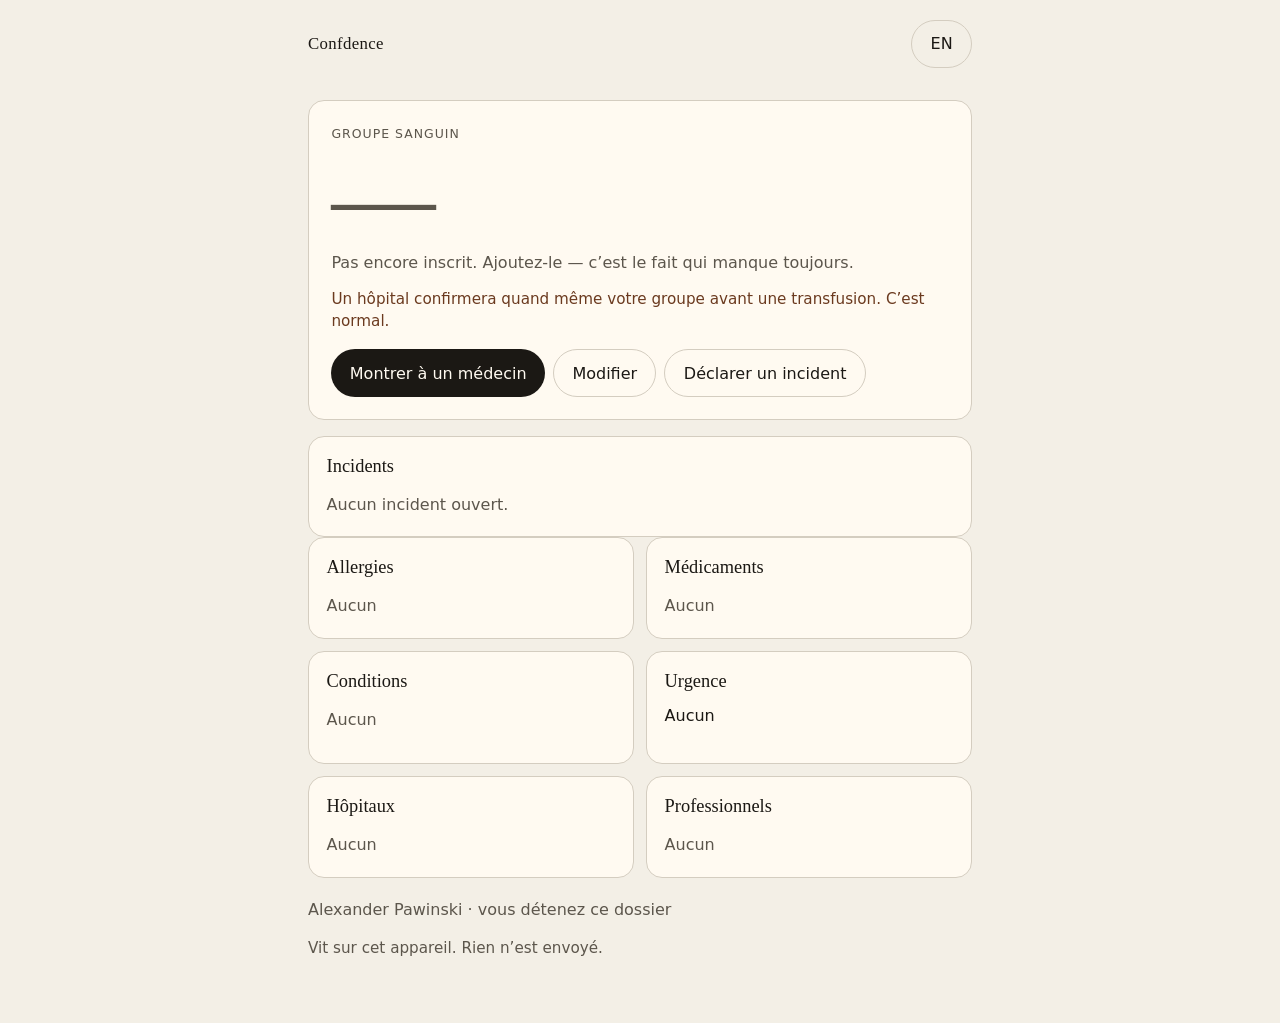
==== static/index.html @ 6d270e3b "Initial Confdence: patient-owned record and GitHub Pages shell. Publish static/ only. Health facts s" ====
<!DOCTYPE html>
<html lang="fr">
<head>
  <meta charset="utf-8">
  <meta name="viewport" content="width=device-width, initial-scale=1">
  <meta name="apple-mobile-web-app-capable" content="yes">
  <meta name="apple-mobile-web-app-title" content="Confdence">
  <meta name="theme-color" content="#f3efe6">
  <meta name="apple-mobile-web-app-status-bar-style" content="default">
  <title>Confdence</title>
  <link rel="manifest" href="manifest.json">
  <link rel="apple-touch-icon" href="icons/apple-touch-icon.png">
  <link rel="stylesheet" href="css/app.css">
</head>
<body>
  <div class="shell" id="workspace">
    <header class="top">
      <p class="mark" data-i18n="mark">Confdence</p>
      <div class="top-actions">
        <button type="button" class="lang" id="lang-toggle" aria-label="Language">EN</button>
      </div>
    </header>

    <main id="app">
      <section class="hero-card" aria-labelledby="blood-label">
        <p class="eyebrow" id="blood-label" data-i18n="bloodType">Groupe sanguin</p>
        <p class="blood is-empty" id="blood-type">—</p>
        <p class="blood-meta" id="blood-meta"></p>
        <p class="warn" data-i18n="transfusionNote">Un hôpital confirmera quand même votre groupe avant une transfusion. C’est normal.</p>
        <div class="hero-actions">
          <button type="button" class="primary" id="hold-btn" data-i18n="showDoctor">Montrer à un médecin</button>
          <button type="button" class="ghost" id="edit-blood" data-i18n="edit">Modifier</button>
          <button type="button" class="ghost" id="declare-btn" data-i18n="declareIncident">Déclarer un incident</button>
        </div>
      </section>

      <section class="panel" id="incident-list-panel" aria-labelledby="inc-list-label">
        <h2 id="inc-list-label" data-i18n="incidents">Incidents</h2>
        <ul id="incident-list" class="list"></ul>
      </section>

      <section class="grid">
        <article class="panel" aria-labelledby="all-label">
          <h2 id="all-label" data-i18n="allergies">Allergies</h2>
          <ul id="allergies" class="list"></ul>
        </article>
        <article class="panel" aria-labelledby="med-label">
          <h2 id="med-label" data-i18n="medications">Médicaments</h2>
          <ul id="medications" class="list"></ul>
        </article>
        <article class="panel" aria-labelledby="cond-label">
          <h2 id="cond-label" data-i18n="conditions">Conditions</h2>
          <ul id="conditions" class="list"></ul>
        </article>
        <article class="panel" aria-labelledby="em-label">
          <h2 id="em-label" data-i18n="emergency">Urgence</h2>
          <p id="emergency" class="body"></p>
        </article>
        <article class="panel" aria-labelledby="hosp-label">
          <h2 id="hosp-label" data-i18n="hospitals">Hôpitaux</h2>
          <ul id="hospitals" class="list"></ul>
        </article>
        <article class="panel" aria-labelledby="pro-label">
          <h2 id="pro-label" data-i18n="professionals">Professionnels</h2>
          <ul id="professionals" class="list"></ul>
        </article>
      </section>

      <p class="holder"><span id="holder-name"></span> · <span data-i18n="youHold">vous détenez ce dossier</span></p>
      <p class="fine" data-i18n="deviceNote">Vit sur cet appareil. Rien n’est envoyé.</p>
    </main>
  </div>

  <section id="hold-card" class="hold hidden" aria-modal="true" role="dialog">
    <div class="hold-sheet" id="hold-sheet">
      <p class="kicker" data-i18n="mark">Confdence</p>
      <p class="share-name" id="hold-name"></p>
      <p class="eyebrow" data-i18n="bloodType">Groupe sanguin</p>
      <p class="blood" id="hold-blood">—</p>
      <p class="blood-meta" id="hold-meta"></p>
      <p class="warn" data-i18n="transfusionNote">Un hôpital confirmera quand même votre groupe avant une transfusion. C’est normal.</p>
      <div class="hold-grid">
        <div>
          <h2 data-i18n="allergies">Allergies</h2>
          <ul id="hold-allergies" class="list"></ul>
        </div>
        <div>
          <h2 data-i18n="medications">Médicaments</h2>
          <ul id="hold-medications" class="list"></ul>
        </div>
        <div>
          <h2 data-i18n="conditions">Conditions</h2>
          <ul id="hold-conditions" class="list"></ul>
        </div>
        <div>
          <h2 data-i18n="emergency">Urgence</h2>
          <p id="hold-emergency" class="body"></p>
        </div>
        <div>
          <h2 data-i18n="hospitals">Hôpitaux</h2>
          <ul id="hold-hospitals" class="list"></ul>
        </div>
        <div>
          <h2 data-i18n="professionals">Professionnels</h2>
          <ul id="hold-professionals" class="list"></ul>
        </div>
      </div>
      <p class="fine" data-i18n="cardFooter">Le patient détient l’original. Carte hors ligne.</p>
    </div>
    <div class="hold-actions no-print">
      <button type="button" class="primary" id="print-btn" data-i18n="printPdf">Imprimer / PDF</button>
      <button type="button" class="ghost" id="save-card" data-i18n="saveCard">Enregistrer la carte</button>
      <button type="button" class="text-btn" id="hold-done" data-i18n="done">Fermer</button>
    </div>
  </section>

  <section id="incident-view" class="hold hidden" aria-modal="true" role="dialog">
    <div class="hold-sheet">
      <p class="kicker"><span data-i18n="incident">Incident</span> · <span id="inc-sev"></span></p>
      <p class="share-name" id="inc-title"></p>
      <p class="blood-meta" id="inc-commander"></p>
      <p class="fine" id="inc-status-line"></p>
      <ol id="inc-log" class="timeline"></ol>
      <form id="inc-log-form" class="inc-compose no-print">
        <label><span data-i18n="logEntry">Note ou étape</span>
          <textarea name="text" rows="3" maxlength="500" required></textarea>
        </label>
        <div class="hero-actions">
          <button type="submit" class="primary" name="as" value="note" data-i18n="addNote">Ajouter une note</button>
          <button type="submit" class="ghost" name="as" value="step" data-i18n="addStep">Ajouter une étape</button>
        </div>
      </form>
    </div>
    <div class="hold-actions no-print">
      <button type="button" class="primary" id="inc-notify" data-i18n="notifyCommander">Prévenir le commandant</button>
      <button type="button" class="ghost" id="inc-monitor" data-i18n="statusMonitoring">Surveillance</button>
      <button type="button" class="ghost" id="inc-resolve" data-i18n="statusResolved">Résoudre</button>
      <button type="button" class="text-btn" id="inc-reopen" data-i18n="statusActive">Rouvrir</button>
      <button type="button" class="text-btn" id="inc-back" data-i18n="done">Fermer</button>
    </div>
  </section>

  <dialog id="declare-dialog" class="dialog">
    <form id="declare-form" method="dialog">
      <h2 data-i18n="declareTitle">Déclarer un incident</h2>
      <p class="fine" data-i18n="declareHelp">Un commandant, un journal, des notes au fil de l’eau. Le message ne part pas tout seul.</p>
      <label><span data-i18n="incidentTitle">Ce qui se passe</span>
        <input name="title" maxlength="120" required>
      </label>
      <label><span data-i18n="severity">Sévérité</span>
        <select name="severity">
          <option value="sev1" data-i18n="sev1">SEV1 · critique</option>
          <option value="sev2" data-i18n="sev2">SEV2 · élevé</option>
          <option value="sev3" selected data-i18n="sev3">SEV3 · moyen</option>
          <option value="sev4" data-i18n="sev4">SEV4 · bas</option>
        </select>
      </label>
      <div class="row row-2">
        <label><span data-i18n="commander">Commandant</span>
          <input name="commander_name" maxlength="80">
        </label>
        <label><span data-i18n="commanderPhone">Téléphone</span>
          <input name="commander_phone" maxlength="32">
        </label>
      </div>
      <div class="dialog-actions">
        <button type="button" class="ghost" id="declare-cancel" data-i18n="cancel">Annuler</button>
        <button type="submit" class="primary" data-i18n="declare">Déclarer</button>
      </div>
    </form>
  </dialog>

  <dialog id="edit-dialog" class="dialog">
    <form id="edit-form" method="dialog">
      <h2 data-i18n="editTitle">Modifier le dossier</h2>
      <label><span data-i18n="name">Nom</span>
        <input name="display_name" maxlength="80" required>
      </label>
      <div class="row">
        <label><span data-i18n="abo">ABO</span>
          <select name="blood_abo">
            <option value="">—</option>
            <option>O</option><option>A</option><option>B</option><option>AB</option>
          </select>
        </label>
        <label><span data-i18n="rh">Rh</span>
          <select name="blood_rh">
            <option value="">—</option>
            <option value="+">+</option>
            <option value="-">−</option>
          </select>
        </label>
        <label><span data-i18n="source">Source</span>
          <select name="blood_source">
            <option value="">—</option>
            <option value="lab" data-i18n="srcLab">Laboratoire</option>
            <option value="booklet" data-i18n="srcBooklet">Carnet Santé</option>
            <option value="self" data-i18n="srcSelf">Déclaré</option>
          </select>
        </label>
      </div>
      <label><span data-i18n="confirmedOn">Confirmé le</span>
        <input name="blood_confirmed_on" type="date">
      </label>
      <label><span data-i18n="allergiesEdit">Allergies (une par ligne : nom | sévérité | détail)</span>
        <textarea name="allergies" rows="3"></textarea>
      </label>
      <label><span data-i18n="medsEdit">Médicaments (nom | dose | horaire)</span>
        <textarea name="medications" rows="3"></textarea>
      </label>
      <label><span data-i18n="condsEdit">Conditions (nom | depuis)</span>
        <textarea name="conditions" rows="3"></textarea>
      </label>
      <label><span data-i18n="hospitalsEdit">Hôpitaux (nom | ville | note)</span>
        <textarea name="hospitals" rows="3"></textarea>
      </label>
      <label><span data-i18n="professionalsEdit">Professionnels (nom | rôle | téléphone)</span>
        <textarea name="professionals" rows="3"></textarea>
      </label>
      <div class="row">
        <label><span data-i18n="emergencyName">Contact</span>
          <input name="emergency_name" maxlength="80">
        </label>
        <label><span data-i18n="emergencyPhone">Téléphone</span>
          <input name="emergency_phone" maxlength="32">
        </label>
      </div>
      <div class="dialog-actions">
        <button type="button" class="ghost" id="edit-cancel" data-i18n="cancel">Annuler</button>
        <button type="submit" class="primary" data-i18n="save">Enregistrer</button>
      </div>
    </form>
  </dialog>

  <p id="toast" class="toast hidden" role="status"></p>
  <script src="js/copy.js"></script>
  <script src="js/store.js"></script>
  <script src="js/incidents.js"></script>
  <script src="js/card.js"></script>
  <script src="js/app.js"></script>
</body>
</html>
---- static/css/app.css ----
:root {
  --bg: #f3efe6;
  --ink: #1b1814;
  --muted: #5c564c;
  --line: #d4cdc0;
  --card: #fffaf1;
  --blood: #8f1d1d;
  --blood-soft: #f3e4dc;
  --ok: #2c4a3a;
  --btn: #1b1814;
  --btn-text: #fffaf1;
  --warn: #6b3a1f;
  --radius: 1rem;
  --font: "Iowan Old Style", "Palatino Linotype", Palatino, Georgia, serif;
  --ui: "Avenir Next", "Segoe UI", system-ui, sans-serif;
}

* { box-sizing: border-box; }

html, body {
  margin: 0;
  background: var(--bg);
  color: var(--ink);
  font-family: var(--ui);
  font-size: 16px;
  line-height: 1.45;
}

.shell {
  max-width: 44rem;
  margin: 0 auto;
  padding: 1.25rem 1.25rem 4rem;
}

.top {
  display: flex;
  align-items: center;
  justify-content: space-between;
  margin-bottom: 2rem;
}

.mark {
  margin: 0;
  font-family: var(--font);
  font-size: 1.05rem;
  letter-spacing: 0.02em;
}

.top-actions { display: flex; gap: 0.5rem; }

.kicker {
  text-transform: uppercase;
  letter-spacing: 0.14em;
  font-size: 0.8rem;
  color: var(--muted);
  margin: 0 0 0.6rem;
}

h1 {
  font-family: var(--font);
  font-weight: 500;
  font-size: clamp(1.8rem, 5vw, 2.5rem);
  line-height: 1.15;
  margin: 0 0 1rem;
}

h2 {
  font-family: var(--font);
  font-weight: 500;
  font-size: 1.15rem;
  margin: 0 0 0.6rem;
}

.lede, .body {
  color: var(--ink);
  margin: 0 0 1.25rem;
  max-width: 38rem;
}

.fine {
  color: var(--muted);
  font-size: 0.95rem;
  margin: 1rem 0 0;
}

.primary, .ghost, .lang, .text-btn {
  font: inherit;
  cursor: pointer;
  border-radius: 999px;
  padding: 0.7rem 1.15rem;
}

.primary {
  background: var(--btn);
  color: var(--btn-text);
  border: 0;
}

.ghost, .lang {
  background: transparent;
  border: 1px solid var(--line);
  color: var(--ink);
}

.text-btn {
  background: none;
  border: 0;
  padding: 0.4rem 0.2rem;
  color: var(--muted);
}

.hero-card, .panel, .dialog {
  background: var(--card);
  border: 1px solid var(--line);
  border-radius: var(--radius);
}

.hero-card {
  padding: 1.5rem 1.4rem 1.35rem;
  margin-bottom: 1rem;
}

.eyebrow {
  margin: 0;
  color: var(--muted);
  letter-spacing: 0.08em;
  text-transform: uppercase;
  font-size: 0.78rem;
}

.blood {
  font-family: var(--font);
  font-size: clamp(4.2rem, 18vw, 6.5rem);
  line-height: 0.95;
  margin: 0.35rem 0 0.25rem;
  color: var(--blood);
  letter-spacing: -0.03em;
}

.blood-meta {
  margin: 0 0 0.85rem;
  color: var(--muted);
}

.warn {
  margin: 0 0 1.1rem;
  color: var(--warn);
  font-size: 0.95rem;
}

.hero-actions { display: flex; flex-wrap: wrap; gap: 0.5rem; }

.grid {
  display: grid;
  gap: 0.75rem;
}

@media (min-width: 640px) {
  .grid { grid-template-columns: 1fr 1fr; }
}

.panel { padding: 1rem 1.1rem; }

.list {
  list-style: none;
  margin: 0;
  padding: 0;
}

.list li { padding: 0.25rem 0; }

.muted, .empty { color: var(--muted); }

.holder {
  margin: 1.25rem 0 0.75rem;
  color: var(--muted);
}

.shares-panel { margin-top: 0.25rem; }

.hidden { display: none !important; }

.dialog {
  width: min(36rem, calc(100vw - 1.5rem));
  padding: 1.25rem;
  border: 1px solid var(--line);
}

.dialog::backdrop { background: rgb(27 24 20 / 0.35); }

.dialog label {
  display: block;
  margin: 0.7rem 0;
}

.dialog label span {
  display: block;
  color: var(--muted);
  margin-bottom: 0.25rem;
}

input, select, textarea {
  width: 100%;
  font: inherit;
  padding: 0.5rem 0.6rem;
  border: 1px solid var(--line);
  border-radius: 0.5rem;
  background: #fff;
  color: var(--ink);
}

.row {
  display: grid;
  gap: 0.6rem;
}

@media (min-width: 520px) {
  .row { grid-template-columns: repeat(3, 1fr); }
  .row.row-2, .row:last-of-type { grid-template-columns: 1fr 1fr; }
}

.dialog-actions {
  display: flex;
  justify-content: flex-end;
  gap: 0.5rem;
  margin-top: 1rem;
}

.qr {
  display: flex;
  justify-content: center;
  background: var(--blood-soft);
  border-radius: 0.75rem;
  padding: 1rem;
  margin: 1rem 0;
}

.qr svg { width: 12rem; height: 12rem; }

.url {
  font-family: ui-monospace, Menlo, monospace;
  font-size: 0.85rem;
  word-break: break-all;
  color: var(--muted);
}

.toast {
  position: fixed;
  bottom: 1rem;
  left: 50%;
  transform: translateX(-50%);
  background: var(--ink);
  color: var(--card);
  padding: 0.55rem 0.9rem;
  border-radius: 999px;
}

.share-name {
  font-family: var(--font);
  font-size: 1.6rem;
  margin: 0 0 1rem;
}

.share-item {
  display: flex;
  justify-content: space-between;
  gap: 0.75rem;
  align-items: center;
}

.sev-severe { color: var(--blood); }
.sev-moderate { color: var(--warn); }

.blood.is-empty { color: var(--muted); }

.inc-open {
  text-align: left;
  width: 100%;
  color: var(--ink);
}

.timeline {
  list-style: none;
  margin: 1rem 0 0;
  padding: 0;
  border-left: 1px solid var(--line);
}

.timeline-item {
  padding: 0 0 1rem 1rem;
  position: relative;
}

.timeline-item::before {
  content: "";
  position: absolute;
  left: -4px;
  top: 0.45rem;
  width: 7px;
  height: 7px;
  border-radius: 50%;
  background: var(--ink);
}

.timeline-item.kind-step::before { background: var(--blood); }
.timeline-item.kind-notified::before { background: var(--ok); }

.timeline-head {
  margin: 0 0 0.2rem;
  color: var(--muted);
  font-size: 0.95rem;
}

.inc-compose { margin-top: 1rem; }

.hold {
  min-height: 100vh;
  padding: 1.25rem 1.25rem 6rem;
}

.hold-sheet {
  max-width: 40rem;
  margin: 0 auto;
  background: var(--card);
  border: 1px solid var(--line);
  border-radius: var(--radius);
  padding: 1.4rem 1.3rem;
}

.hold-grid {
  display: grid;
  gap: 0.85rem;
  margin: 1rem 0;
}

@media (min-width: 640px) {
  .hold-grid { grid-template-columns: 1fr 1fr; }
}

.hold-actions {
  position: sticky;
  bottom: 0.75rem;
  display: flex;
  flex-wrap: wrap;
  gap: 0.5rem;
  justify-content: center;
  margin-top: 1.25rem;
}

@media print {
  @page { size: letter; margin: 12mm; }
  html, body { background: #fff; }
  .top, .hero-actions, .dialog, .toast, .no-print, #workspace, #incident-view { display: none !important; }
  .hold { display: block !important; padding: 0; min-height: 0; }
  .hold.hidden { display: block !important; }
  .hold-sheet {
    border: 0;
    padding: 0;
    max-width: none;
  }
}
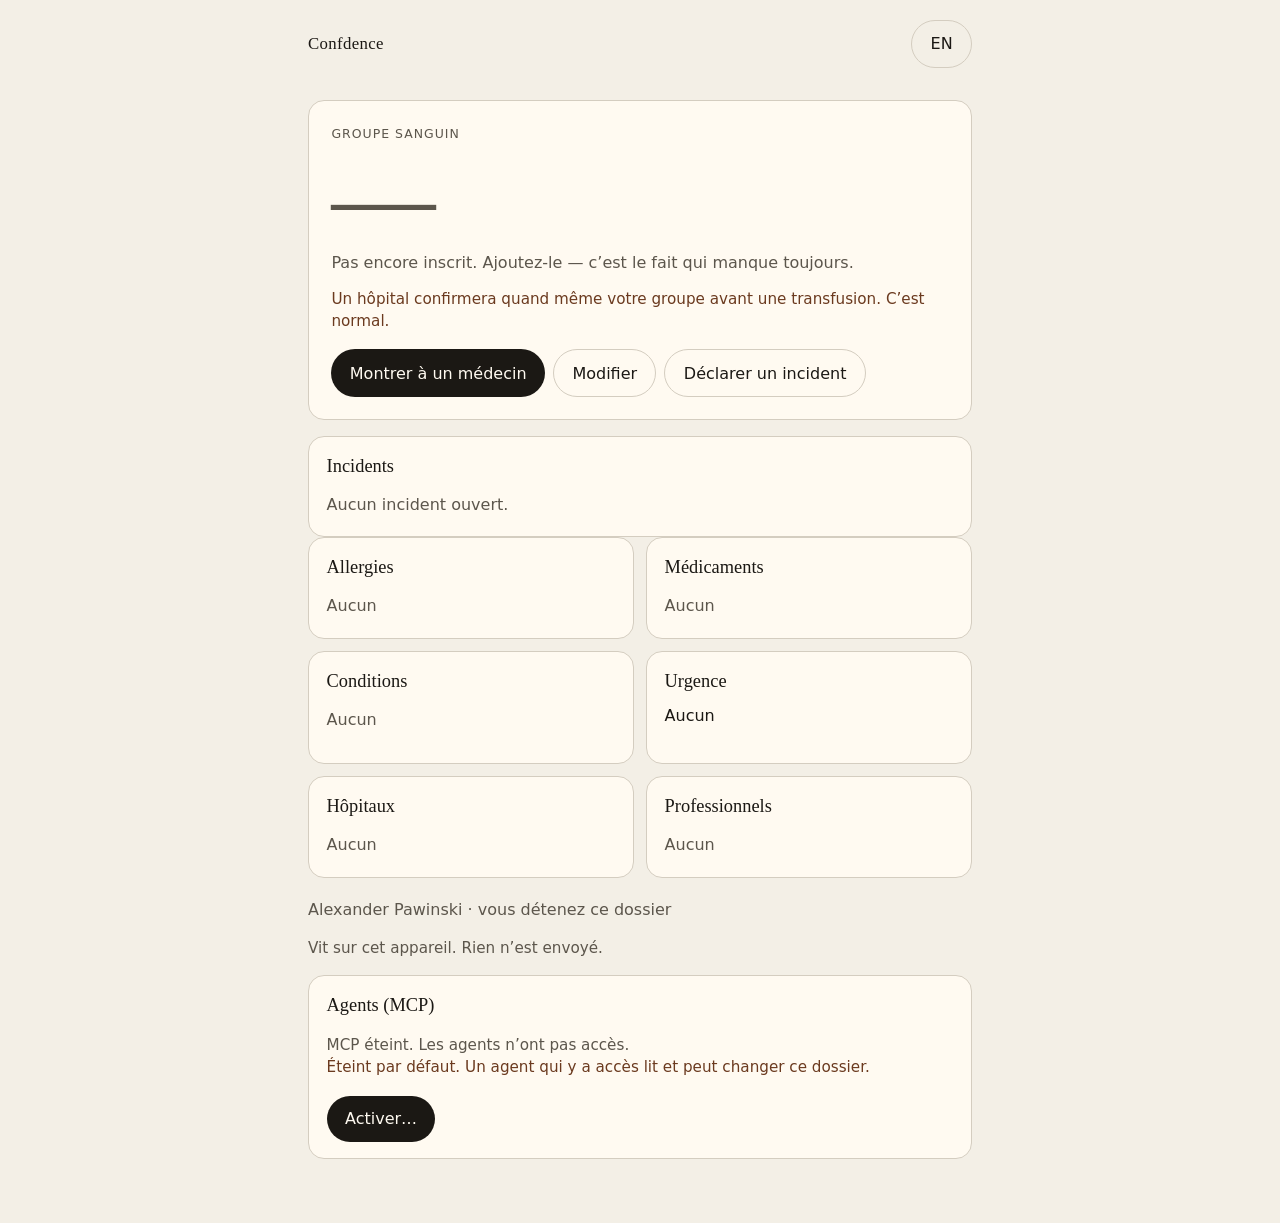
==== commit 528850ef: "Add opt-in MCP for agents, off until every risk is checked. Tools refuse without on-disk consent. Th" ====
--- a/static/index.html
+++ b/static/index.html
@@ -68,6 +68,17 @@
 
       <p class="holder"><span id="holder-name"></span> · <span data-i18n="youHold">vous détenez ce dossier</span></p>
       <p class="fine" data-i18n="deviceNote">Vit sur cet appareil. Rien n’est envoyé.</p>
+
+      <section class="panel mcp-panel" aria-labelledby="mcp-label">
+        <h2 id="mcp-label" data-i18n="mcpTitle">Agents (MCP)</h2>
+        <p class="fine" id="mcp-state"></p>
+        <p class="warn" data-i18n="mcpRiskLine">Éteint par défaut. Un agent qui y a accès lit et peut changer ce dossier.</p>
+        <div class="hero-actions">
+          <button type="button" class="primary" id="mcp-toggle" data-i18n="mcpEnable">Activer…</button>
+          <button type="button" class="ghost hidden" id="mcp-pack" data-i18n="mcpDownload">Télécharger le paquet agent</button>
+        </div>
+        <pre class="url hidden" id="mcp-snippet"></pre>
+      </section>
     </main>
   </div>
 
@@ -140,6 +151,22 @@
     </div>
   </section>
 
+  <dialog id="mcp-dialog" class="dialog">
+    <form id="mcp-form" method="dialog">
+      <h2 data-i18n="mcpConsentTitle">Activer l’accès agent</h2>
+      <p class="warn" data-i18n="mcpConsentLead">Ceci n’est pas anodin. Cochez chaque risque. Rien ne s’allume tant que ce n’est pas fait.</p>
+      <label class="check"><input type="checkbox" name="agents_read"> <span data-i18n="mcpAckRead">Les agents pourront lire mon groupe sanguin, mes allergies, mes médicaments, mes hôpitaux et mes incidents.</span></label>
+      <label class="check"><input type="checkbox" name="agents_write"> <span data-i18n="mcpAckWrite">Les agents pourront modifier ce dossier et déclarer des incidents.</span></label>
+      <label class="check"><input type="checkbox" name="law5"> <span data-i18n="mcpAckLaw">Ce sont des renseignements de santé au Québec (Loi 5, Loi 25). Je reste responsable de qui y touche.</span></label>
+      <label class="check"><input type="checkbox" name="leaves_device"> <span data-i18n="mcpAckLeave">Une conversation avec un agent peut envoyer ces faits hors de cet appareil, chez le fournisseur du modèle.</span></label>
+      <label class="check"><input type="checkbox" name="can_revoke"> <span data-i18n="mcpAckRevoke">Je peux éteindre l’accès. Une session déjà ouverte peut encore avoir le contexte.</span></label>
+      <div class="dialog-actions">
+        <button type="button" class="ghost" id="mcp-cancel" data-i18n="cancel">Annuler</button>
+        <button type="submit" class="primary" id="mcp-confirm" disabled data-i18n="mcpAccept">J’accepte et j’active</button>
+      </div>
+    </form>
+  </dialog>
+
   <dialog id="declare-dialog" class="dialog">
     <form id="declare-form" method="dialog">
       <h2 data-i18n="declareTitle">Déclarer un incident</h2>
@@ -236,6 +263,7 @@
   <script src="js/copy.js"></script>
   <script src="js/store.js"></script>
   <script src="js/incidents.js"></script>
+  <script src="js/mcp.js"></script>
   <script src="js/card.js"></script>
   <script src="js/app.js"></script>
 </body>
--- a/static/css/app.css
+++ b/static/css/app.css
@@ -313,6 +313,22 @@
 
 .inc-compose { margin-top: 1rem; }
 
+.mcp-panel { margin-top: 1rem; }
+
+.check {
+  display: flex;
+  gap: 0.6rem;
+  align-items: flex-start;
+  margin: 0.65rem 0;
+}
+
+.check input {
+  width: auto;
+  margin-top: 0.25rem;
+}
+
+.check span { color: var(--ink); }
+
 .hold {
   min-height: 100vh;
   padding: 1.25rem 1.25rem 6rem;
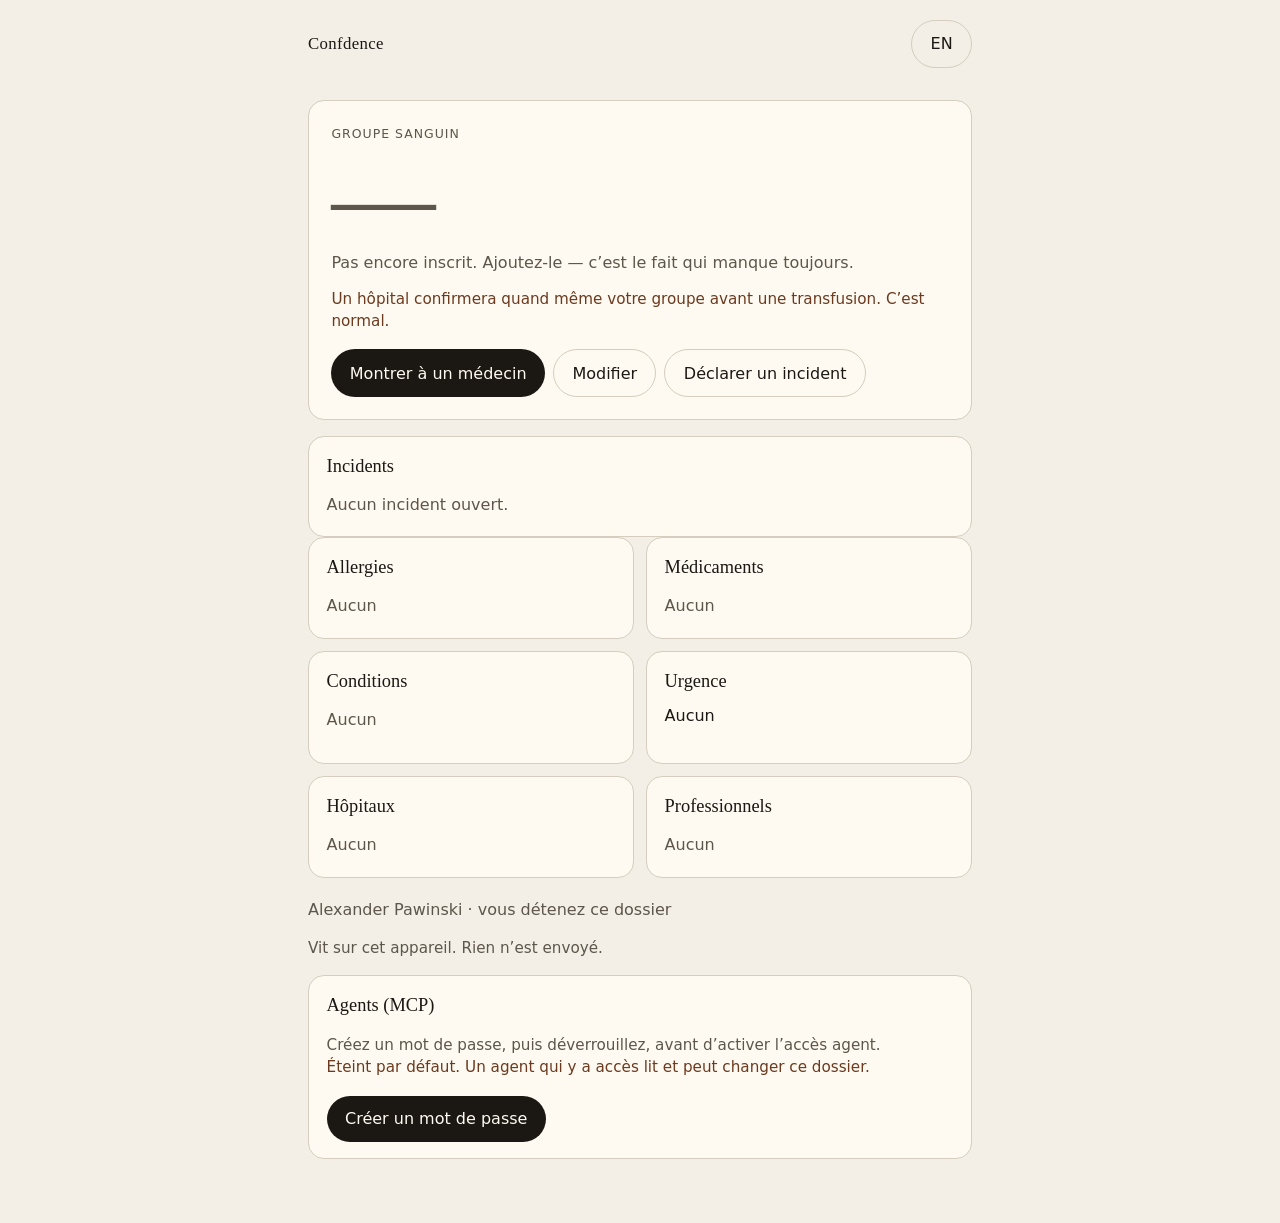
==== commit 8d5391a6: "Require password unlock before MCP can start. Agents get no handshake until the holder sets a passwo" ====
--- a/static/index.html
+++ b/static/index.html
@@ -74,7 +74,10 @@
         <p class="fine" id="mcp-state"></p>
         <p class="warn" data-i18n="mcpRiskLine">Éteint par défaut. Un agent qui y a accès lit et peut changer ce dossier.</p>
         <div class="hero-actions">
-          <button type="button" class="primary" id="mcp-toggle" data-i18n="mcpEnable">Activer…</button>
+          <button type="button" class="primary" id="auth-set" data-i18n="authSet">Créer un mot de passe</button>
+          <button type="button" class="ghost hidden" id="auth-unlock" data-i18n="authUnlock">Déverrouiller</button>
+          <button type="button" class="ghost hidden" id="auth-lock" data-i18n="authLock">Verrouiller</button>
+          <button type="button" class="primary hidden" id="mcp-toggle" data-i18n="mcpEnable">Activer…</button>
           <button type="button" class="ghost hidden" id="mcp-pack" data-i18n="mcpDownload">Télécharger le paquet agent</button>
         </div>
         <pre class="url hidden" id="mcp-snippet"></pre>
@@ -151,6 +154,37 @@
     </div>
   </section>
 
+  <dialog id="auth-set-dialog" class="dialog">
+    <form id="auth-set-form" method="dialog">
+      <h2 data-i18n="authSetTitle">Créer un mot de passe</h2>
+      <p class="warn" data-i18n="authSetHelp">Les agents ne se connectent pas tant que ce mot de passe n’est pas créé, puis déverrouillé. Dix caractères minimum.</p>
+      <label><span data-i18n="authPassword">Mot de passe</span>
+        <input name="password" type="password" minlength="10" autocomplete="new-password" required>
+      </label>
+      <label><span data-i18n="authPasswordAgain">Encore une fois</span>
+        <input name="confirm" type="password" minlength="10" autocomplete="new-password" required>
+      </label>
+      <div class="dialog-actions">
+        <button type="button" class="ghost" id="auth-set-cancel" data-i18n="cancel">Annuler</button>
+        <button type="submit" class="primary" data-i18n="authSetSave">Enregistrer</button>
+      </div>
+    </form>
+  </dialog>
+
+  <dialog id="auth-unlock-dialog" class="dialog">
+    <form id="auth-unlock-form" method="dialog">
+      <h2 data-i18n="authUnlockTitle">Déverrouiller</h2>
+      <p class="fine" data-i18n="authUnlockHelp">Ensuite seulement, un agent peut se connecter.</p>
+      <label><span data-i18n="authPassword">Mot de passe</span>
+        <input name="password" type="password" autocomplete="current-password" required>
+      </label>
+      <div class="dialog-actions">
+        <button type="button" class="ghost" id="auth-unlock-cancel" data-i18n="cancel">Annuler</button>
+        <button type="submit" class="primary" data-i18n="authUnlock">Déverrouiller</button>
+      </div>
+    </form>
+  </dialog>
+
   <dialog id="mcp-dialog" class="dialog">
     <form id="mcp-form" method="dialog">
       <h2 data-i18n="mcpConsentTitle">Activer l’accès agent</h2>
@@ -263,6 +297,7 @@
   <script src="js/copy.js"></script>
   <script src="js/store.js"></script>
   <script src="js/incidents.js"></script>
+  <script src="js/auth.js"></script>
   <script src="js/mcp.js"></script>
   <script src="js/card.js"></script>
   <script src="js/app.js"></script>
